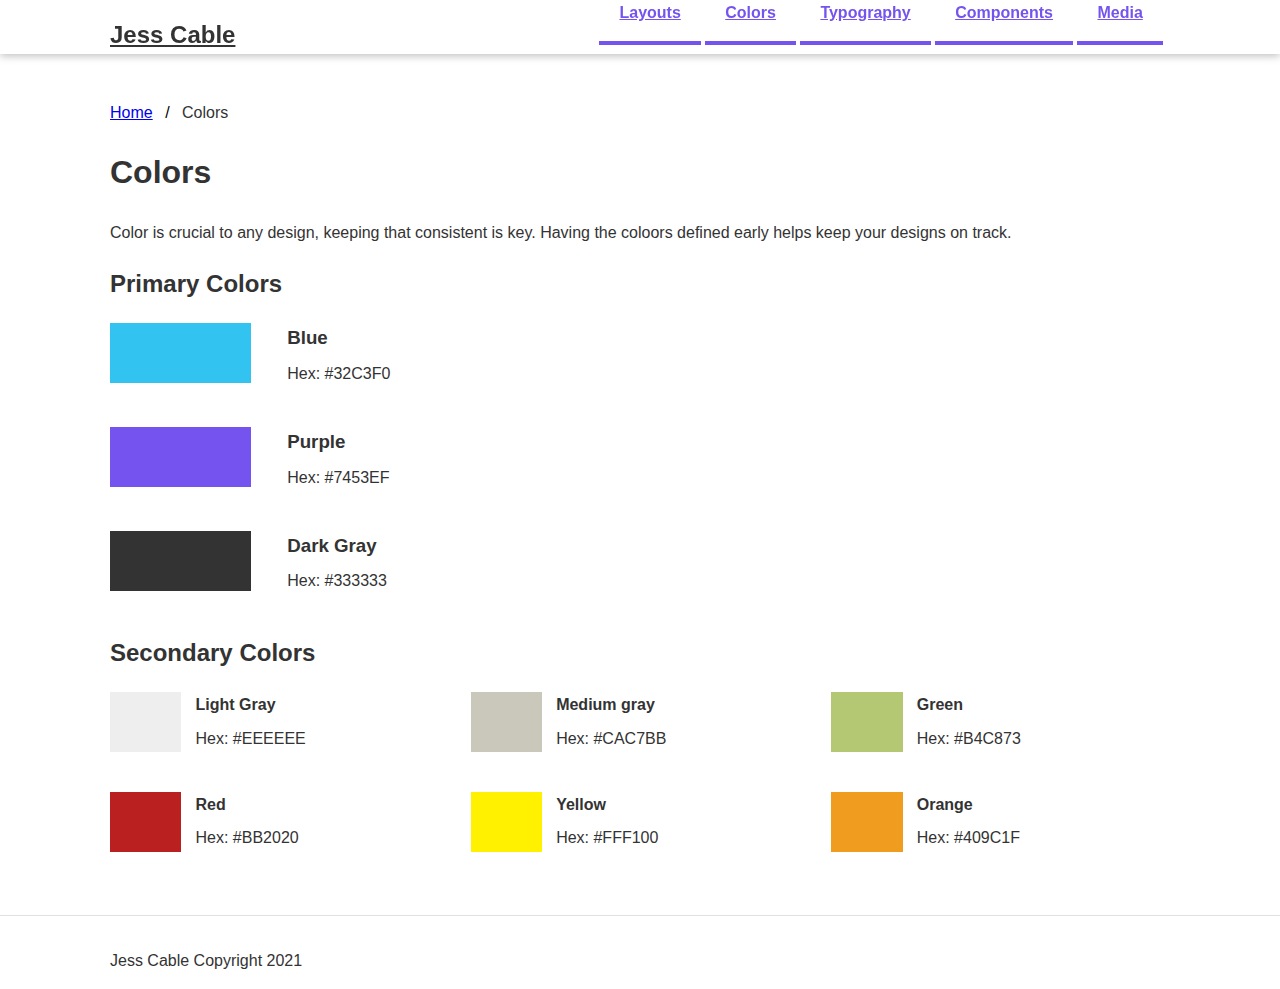
==== colors.html @ ed43ac42 "added colors.html" ====
<!DOCTYPE html>
<html lang="en">
    <head>
        <meta charset="utf-8">
        <title>Jess Cable- Colors</title>
        <meta name="viewport" contents="width=device-width, initial-scale=1">
        <link rel="stylesheet" href="css/normalize.css">
        <link rel="stylesheet" href="css/style.css">
    </head>
    <body class="colors">
    
        <nav>
            <div class="container">
                <div class="logo four columns">
                    <a href="/">Jess Cable</a>
                </div>
                <div class="topnav eight columns">
                    <u1>
                        <li><a href="layouts.html">Layouts</a></li>
                        <li><a href="colors.html" class="active">Colors</a></li>
                        <li><a href="typography.html">Typography</a></li>
                        <li><a href="components.html">Components</a></li>
                        <li><a href="media.html">Media</a></li>
                        <li class="mobile"><a><span style="cursor:pointer" onclick="openNav()">&#9776; Menu</span></a></li>
                    </u1>
                </div>
            </div>
        </nav>
        
        <div id="slidenav" class="slidenav">
            <a href="javascript:void(0)" class="closebtn" onclick="closeNav()">&times;</a>
            <a href="layouts.html">Layouts</a>
            <a href="colors.html">Colors</a>
            <a href="typography.html">Typography</a>
            <a href="components.html">Components</a>
            <a href="media.html">Media</a>
        </div>
        
        <div class="container">
            <u1 class="breadcrumb">
                <li><a href="index.html">Home</a></li>
                <li>Colors</li>
            </u1>
            <h1>Colors</h1>
            <p class="lead">Color is crucial to any design, keeping that consistent is key. Having the coloors defined early helps keep your designs on track.</p>
            
            <h2>Primary Colors</h2>
            <div class="row primary">
                <div class="two columns">
                    <div class="color primary-1">
                    </div>
                </div>
                <div class="ten columns">
                    <h3>Blue</h3>
                    <p>Hex: #32C3F0</p>
                </div>
            </div>
            
            <div class="row primary">
                <div class="two columns">
                    <div class="color primary-2">
                    </div>
                </div>
                    <div class="ten columns">
                        <h3>Purple</h3>
                        <p>Hex: #7453EF</p>
                    </div>
            </div>
            
            <div class="row primary">
                <div class="two columns">
                    <div class="color primary-3">
                    </div>
                </div>
                <div class="ten columns">
                    <h3>Dark Gray</h3>
                    <p>Hex: #333333</p>
                </div>
            </div>
            
            <h2>Secondary Colors</h2>
                <div class="row">
                    <div class="four columns">
                        <div class="three columns">
                            <div class="color secondary-1"></div>
                        </div>
                    <div class="eight columns">
                        <h4>Light Gray</h4>
                        <p>Hex: #EEEEEE</p>
                    </div>
                </div>
                
            <div class="four columns">
                <div class="three columns">
                    <div class="color secondary-2"></div>
                </div>
                <div class="eight columns">
                    <h4>Medium gray</h4>
                    <p>Hex: #CAC7BB</p>
                </div>
            </div>
                
            <div class="four columns">
                <div class="three columns">
                    <div class="color secondary-3"></div>
                </div>
            <div class="eight columns">
                <h4>Green</h4>
                <p>Hex: #B4C873</p>
            </div>
            </div>
            </div>
            
            <div class="row">
                <div class="four columns">
                    <div class="three columns">
                        <div class="color secondary-4"></div>
                        </div>
                        <div class="eight columns">
                            <h4>Red</h4>
                            <p>Hex: #BB2020</p>
                        </div>
                    </div>
            
            <div class="four columns">
                <div class="three columns">
                    <div class="color secondary-5"></div>
                </div>
                <div class="eight columns">
                    <h4>Yellow</h4>
                    <p>Hex: #FFF100</p>
                </div>
                </div>
                
            <div class="four columns">
                <div class="three columns">
                    <div class="color secondary-6"></div>
                </div>
                <div class="eight columns">
                    <h4>Orange</h4>
                    <p>Hex: #409C1F</p>
                </div>
            </div>
        </div>
    </div>
    
    <footer>
        <div class="container">
            <p>Jess Cable Copyright 2021</p>
        </div>
    </footer>
    
    <script src="script.js"></script>

    
    </body>
    </html>
---- css/style.css ----
@import url('https://fonts.googleapis.com/css2?family=Amatic+SC:wght@700&display=swap');
body {
    font-size: 16px;
    line-height: 1.6;
    font-weight: 400;
    font-family: Helvetica, Arial, sans-serif;
    color: #333;
    margin-top: 100px;
}
img {
    max-width: 100%;
}
.home {
    background: linear-gradient(180deg, #00C5FF 0%, #B4C873 100%) no-repeat;
    color: #FFF;
    height: 100vh;
    margin: 0;
}
.home .container {
    padding-top: 40vh;
    text-align: center;
}
.home p {
    margin-bottom: 0;
}
.home h1 {
    margin-top: 0;
    font-family: 'Amatic SC', cursive;
    font-size: 50px;
}
nav {
    position: fixed;
    background: #FFF;
    top: 0;
    left: 0;
    width: 100%;
    z-index: 1;
    box-shadow: 0 2px 8px 0 rgba(0,0,0,0.25);
}
nav a {
    color: #333;
    font-weight: bold;
}
nav .topnav li.mobile {
    display: none;
}
@media (max-width: 903px) {
    nav .topnav u1 li {
        display: none;
    }
    nav .topnav u1 li.mobile {
        display: none;
    }
    nav .topnav u1 li.mobile {
        display: inline-block;
    }
    nav .eight.columns,
    nav .four.columns {
            width: 48%;
    }
}
.logo {
    font-size: 24px;
    margin-top: 16px;
}
.logo a: hover{
    color: #7453EF;
    text-decoration: none;
}
.topnav {
    text-align: right;
}
.topnav u1 {
    margin: 0;
    padding: 0;
}
.topnav u1 li {
    display: inline-block;
    vertical-align: top;
}
.topnav a {
    padding: 20px;
    border-bottom: 4px solid #7453EF;
    color: #7453EF;
}
.topnav a.active {
    padding: 20px;
    border-bottom: 4px solid #7453EF;
}
.topnav a:hover {
    background: #7453EF;
    border-bottom: 4px solid #7453EF;
    color: #FFF;
    text-decoration: none;
}
.slidenav {
    height: 100%;
    width: 0;
    position: fixed;
    z-index: 1;
    top: 0;
    left: 0;
    background-color: #111;
    overflow-x: hidden;
    transition: 0.5s;
    padding-top: 60px;
}
.slidenav a {
    padding: 8px 8px 8px 32px;
    text-decoration: none;
    color: #818181;
    display: block;
    transition: 0.3s;
}
.slidenav a:hover {
    color: #f1f1f1;
    text-decoration: none;
}
.slidenav .closebtn {
    position: absolute;
    top: 0;
    right: 25px;
    font-size: 36px;
    margin-left: 50px;
}
@media screen and (max-height: 450px) {
    .slidenav {
        padding-top: 15px;
    }
}
u1.breadcrumb {
    padding: 10px 16px 10px 0;
    list-style: none;
}
u1.breadcrumb li {
    display: inline;
}
u1.breadcrumb li+li:before {
    padding: 8px;
    color: black;
    content: "/\00a0";
}
.container {
    position: relative;
    max-width: 1060px;
    margin: 0 auto;
    padding: 0 20px;
}
.column,
.columns {
    display: inline-block;
    vertical-align: top;
    margin-left: 3%;
}
.column:first-child,
.columns:first-child {
    margin-left: 0;
}
.one.column {
    width: 4.6%;
}
.one.columns {
    width: 5.1%;
}
.two.columns {
    width: 13.3%;
}
.three.columns {
    width: 22%;
}
.four.columns {
    width: 30.6%;
}
.five.columns {
    width: 39.3%;
}
.six.columns {
    width: 48%;
}
.seven.columns {
    width: 56.6%;
}
.eight.columns {
    width: 65.3%;
}
.nine.columns {
    width: 74.0%;
}
.ten.columns {
    width: 82.6%;
}
.eleven.collumns {
    width: 91.3%;
}
.twelve.columns {
    width: 100$;
    margin-left: 0;
}
@media (max-width: 550px) {
    .one.column,
    .one.columns,
    .two.columns,
    .three.columns,
    .four.columns,
    .five.columns,
    .six.columns,
    .seven.columns,
    .eight.columns,
    .nine.columns,
    .ten.columns,
    .eleven.columns,
    .twelve.columns {
        width: 100%;
    }
    .column,
    .columns {
        margin-left: 0%;
    }
}
.example-grid .column,
.example-grid .columns {
    background: #EEE;
    text-align: center;
    border-radius: 4px;
    text-transform: uppercase;
    height: 30px;
    line-height: 30px;
    margin-bottom: 24px;
    font-weight: 600;
}
footer {
    border-top: 1px solid #E1E1E1;
    margin-top: 48px;
    padding: 24px 0 0;
}
.colors .row {
    margin-bottom: 24px;
}
.colors h3 {
    margin: 0;
}
.colors h4 {
    margin: 0;
}
.colors p {
    margin-top: 8px;
}
.color {
    width: 100%;
    height: 60px;
}
.primary .primary-1,
.primary .primary-2,
.primary .primary-3, {
    height: 140px;
}
.primary-1 {
    background: #32C3F0;
}
.primary-2 {
    background: #7453EF;
}
.primary-3 {
    background: #333;
}
.secondary-1 {
    background: #EEE;
}
.secondary-2 {
    background: #CAC7BB;
}
.secondary-3 {
    background: #B4C873;
}
.secondary-4 {
    background: #BB2020;
}
.secondary-5 {
    background: #FFF100;
}
.secondary-6 {
    background: #F09C1f;
}
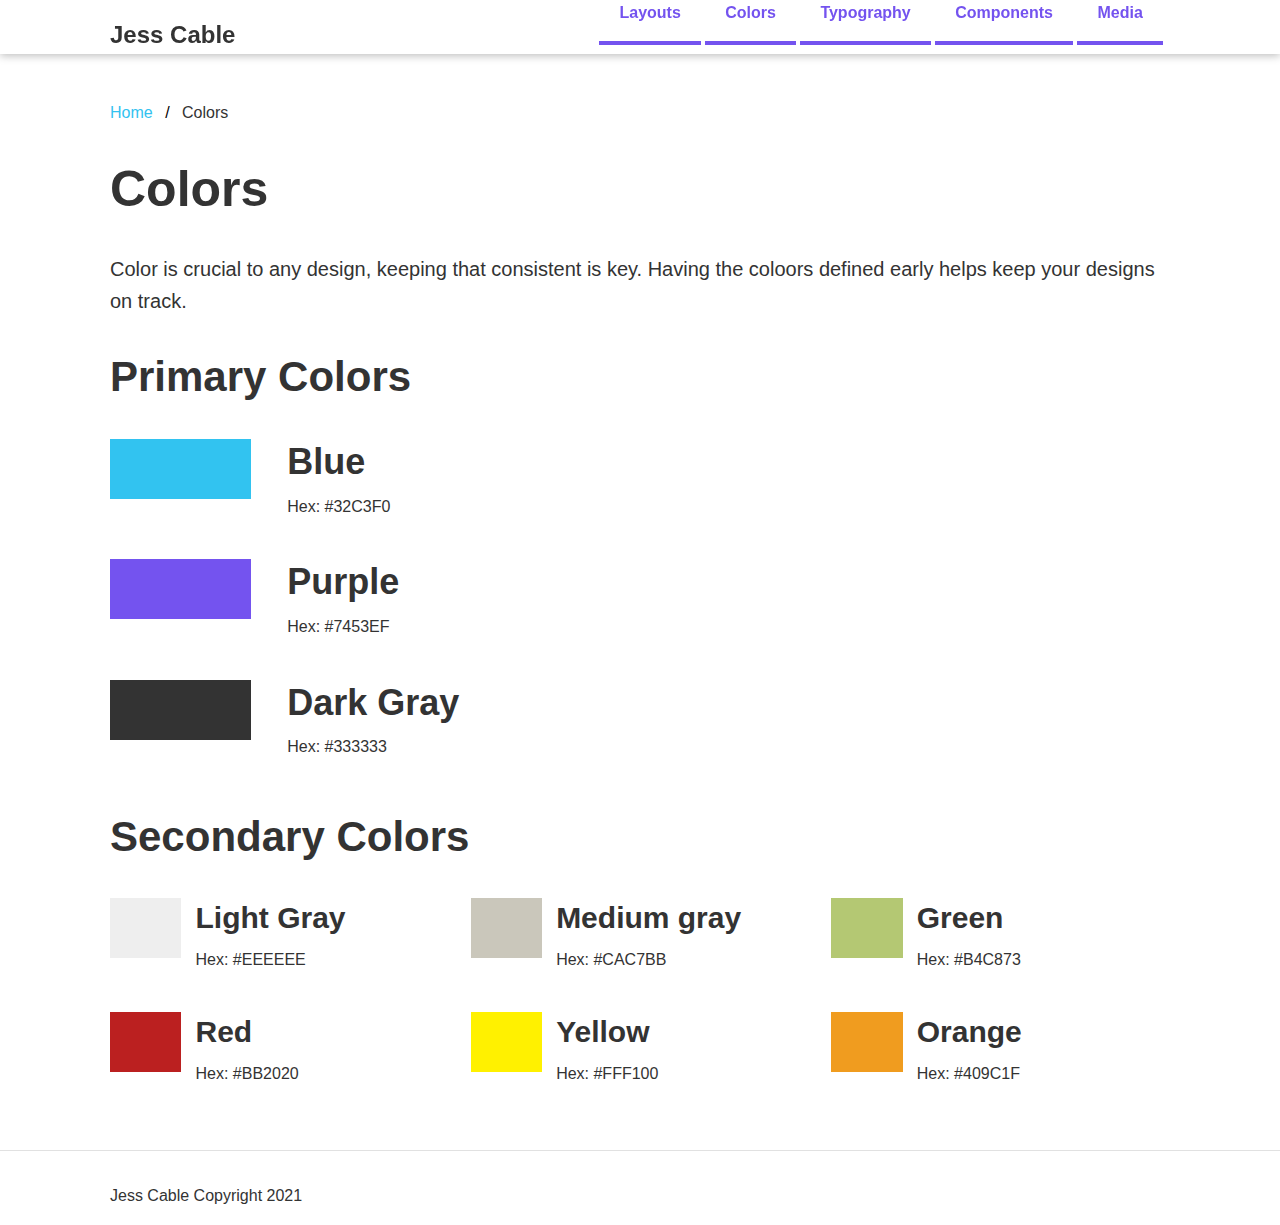
==== commit 87cb1b51: "added typography.html" ====
--- a/colors.html
+++ b/colors.html
@@ -61,10 +61,10 @@
                     <div class="color primary-2">
                     </div>
                 </div>
-                    <div class="ten columns">
-                        <h3>Purple</h3>
-                        <p>Hex: #7453EF</p>
-                    </div>
+                <div class="ten columns">
+                    <h3>Purple</h3>
+                    <p>Hex: #7453EF</p>
+                </div>
             </div>
             
             <div class="row primary">
--- a/css/style.css
+++ b/css/style.css
@@ -280,4 +280,118 @@
 }
 .secondary-6 {
     background: #F09C1f;
+}
+.typography .row {
+    margin-bottom: 48px;
+}
+.typography .row h1,
+.typography .row h2,
+.typography .row h3,
+.typography .row h4,
+.typography .row h5,
+.typography .row h6 {
+    margin: 0;
+}
+h1, h2, h3, h4, h5, h6 {
+    font-weight: bold;
+}
+h1 {
+    font-size: 50px;
+    line-height: 1.2;
+}
+h2 {
+    font-size: 42px;
+    line-height: 1.25;
+}
+h3 {
+    font-size: 36px;
+    line-height: 1.3;
+}
+h4 {
+    font-size: 30px;
+    line-height: 1.35;
+}
+h5 {
+    font-size: 24px;
+    line-height: 1.5;
+}
+h6 {
+    font-size: 16px;
+    line-height: 1.6;
+}
+h1.mobile {
+    font-size: 40px;
+}
+h2.mobile {
+    font-size: 36px;
+}
+h3.mobile {
+    font-size: 30px;
+}
+h4.mobile {
+    font-size: 24px;
+}
+h5.mobile {
+    font-size: 18px;
+}
+h6 .mobile {
+    font-size: 16px;
+}
+@media (max-width: 550px) {
+    h1 {
+        font-size: 40px;
+    }
+    h2 {
+        font-size: 36px;
+    }
+    h3 {
+        font-size: 30px;
+    }
+    h4 {
+        font-size: 24px;
+    }
+    h5 {
+        font-size: 18px;
+    }
+    h6 {
+        font-size: 16px;
+    }
+    .mobille {
+        display: none;
+    }
+}
+hr {
+    margin-top: 24px;
+    margin-bottom: 24px;
+    border-width: 0;
+    border-top: 1px solid #E1E1E1;
+}
+p.lead {
+    font-size: 20px;
+    line-height: 1.6;
+}
+p.italic {
+    font-style: italic;
+}
+a {
+    color: #32C2F0;
+    text-decoration: none;
+}
+a:hover {
+    color: #2799Bd;
+    text-decoration: underline;
+}
+blockquote {
+    border-left: 4px solid #7453EF;
+    font-style: italic;
+    font-size: 20px;
+    line-height: 1.6;
+    margin-left: 0;
+    padding: 8px 0 8px 36px;
+}
+u1 {
+    list-style: disc inside;
+}
+o1 {
+    list-style: decimal inside;
 }